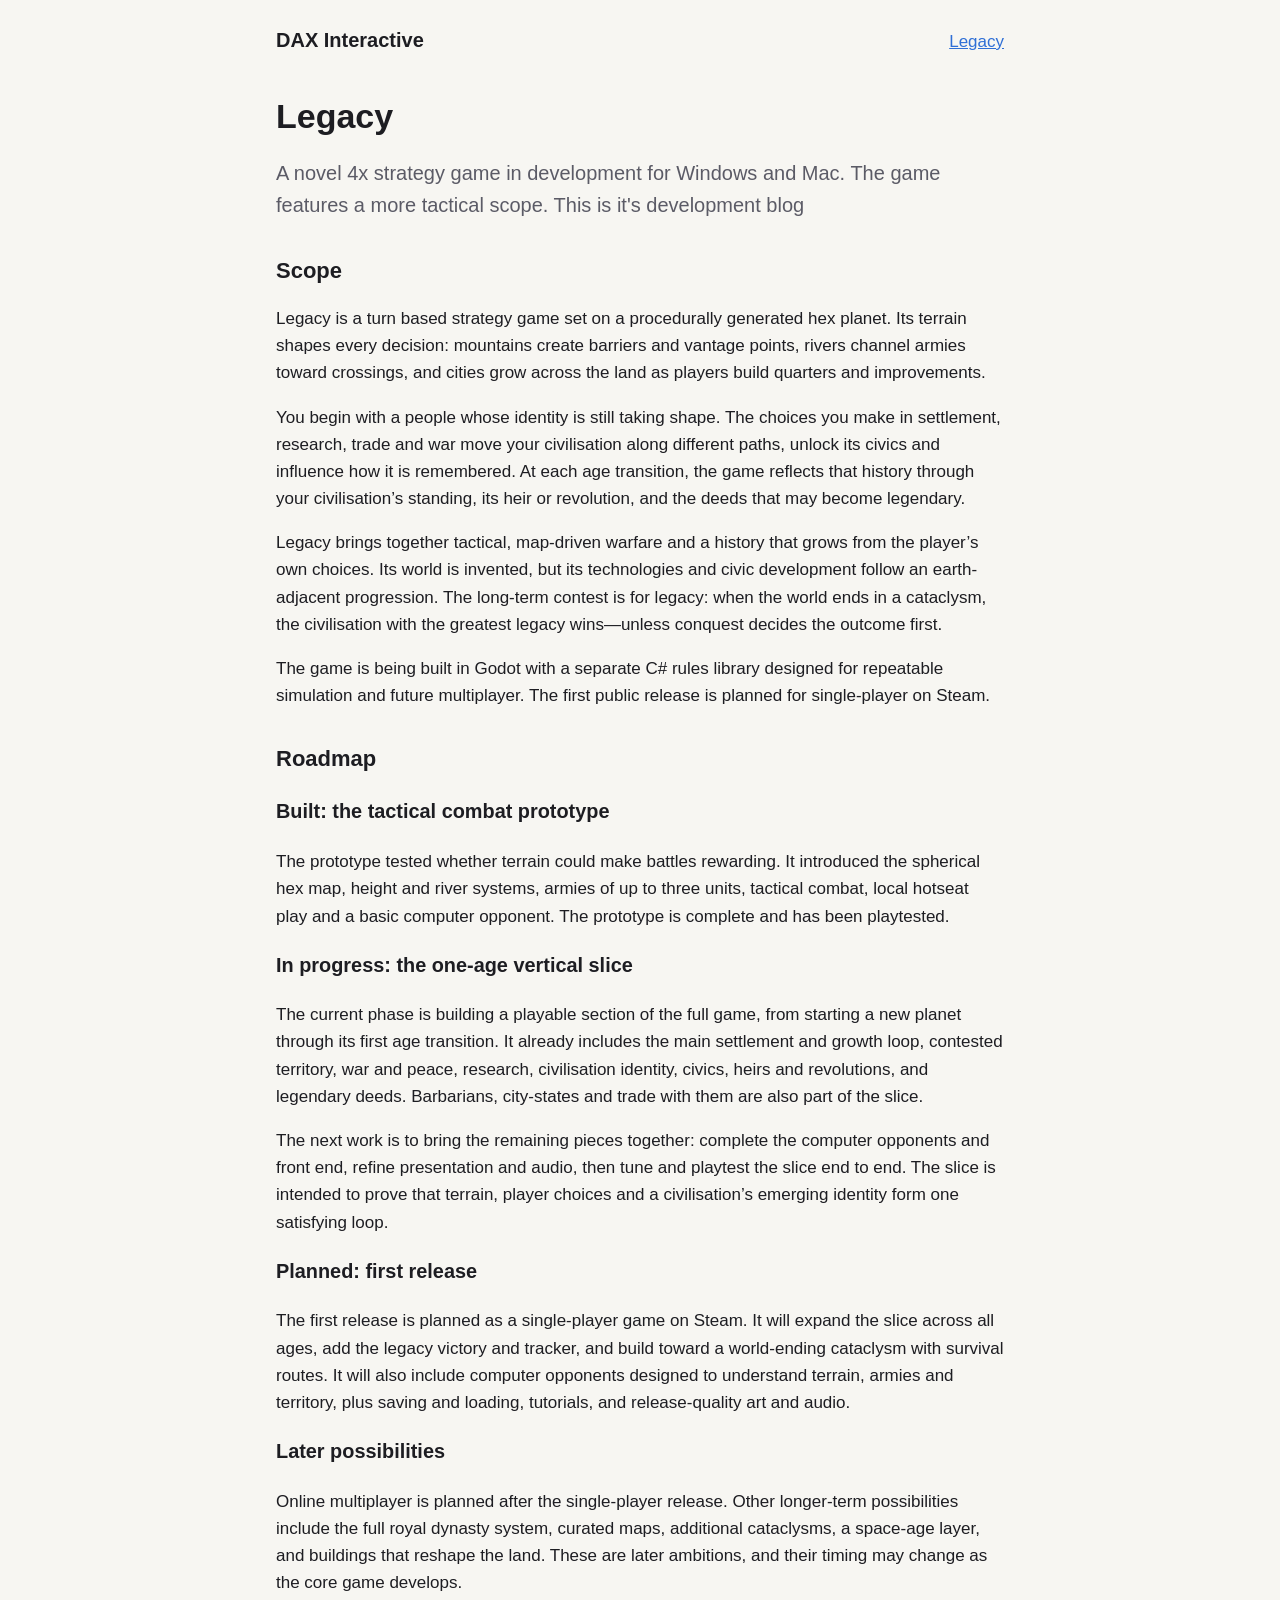
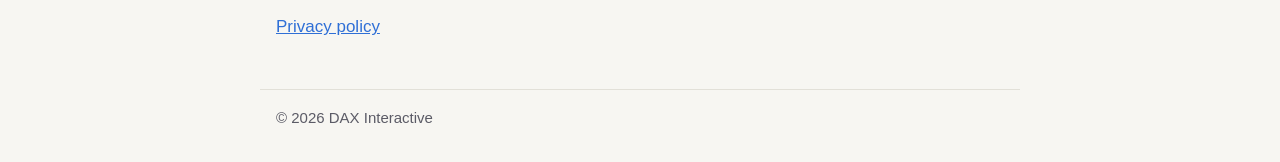
==== legacy/index.html @ 2a39cc0a "Creates Legacy development blog page" ====
<!doctype html>
<html lang="en-GB">
<head>
	<meta charset="utf-8">
	<meta name="viewport" content="width=device-width, initial-scale=1">
	<title>Legacy</title>
	<meta name="description" content="Legacy: A novel 4x strategy game.">
	<link rel="stylesheet" href="/style.css">
</head>
<body>
	<header>
		<a class="name" href="/">DAX Interactive</a>
		<nav><a href="/legacy/">Legacy</a></nav>
	</header>
	<main>
		<h1>Legacy</h1>
		<p class="lead">A novel 4x strategy game in development for Windows and Mac. The game features a more tactical scope. This is it's development blog</p>
			<h2>Scope</h2>
			<p>Legacy is a turn based strategy game set on a procedurally generated hex planet. Its terrain shapes every decision: mountains create barriers and vantage points, rivers channel armies toward crossings, and cities grow across the land as players build quarters and improvements.</p>
			<p>You begin with a people whose identity is still taking shape. The choices you make in settlement, research, trade and war move your civilisation along different paths, unlock its civics and influence how it is remembered. At each age transition, the game reflects that history through your civilisation’s standing, its heir or revolution, and the deeds that may become legendary.</p>
			<p>Legacy brings together tactical, map-driven warfare and a history that grows from the player’s own choices. Its world is invented, but its technologies and civic development follow an earth-adjacent progression. The long-term contest is for legacy: when the world ends in a cataclysm, the civilisation with the greatest legacy wins—unless conquest decides the outcome first.</p>
			<p>The game is being built in Godot with a separate C# rules library designed for repeatable simulation and future multiplayer. The first public release is planned for single-player on Steam.</p>

			<h2>Roadmap</h2>
				<h3>Built: the tactical combat prototype</h3>
				<p>The prototype tested whether terrain could make battles rewarding. It introduced the spherical hex map, height and river systems, armies of up to three units, tactical combat, local hotseat play and a basic computer opponent. The prototype is complete and has been playtested.</p>
				<h3>In progress: the one-age vertical slice</h3>
				<p>The current phase is building a playable section of the full game, from starting a new planet through its first age transition. It already includes the main settlement and growth loop, contested territory, war and peace, research, civilisation identity, civics, heirs and revolutions, and legendary deeds. Barbarians, city-states and trade with them are also part of the slice.</p>
				<p>The next work is to bring the remaining pieces together: complete the computer opponents and front end, refine presentation and audio, then tune and playtest the slice end to end. The slice is intended to prove that terrain, player choices and a civilisation’s emerging identity form one satisfying loop.</p>
				<h3>Planned: first release</h3>
				<p>The first release is planned as a single-player game on Steam. It will expand the slice across all ages, add the legacy victory and tracker, and build toward a world-ending cataclysm with survival routes. It will also include computer opponents designed to understand terrain, armies and territory, plus saving and loading, tutorials, and release-quality art and audio.</p>
				<h3>Later possibilities</h3>
				<p>Online multiplayer is planned after the single-player release. Other longer-term possibilities include the full royal dynasty system, curated maps, additional cataclysms, a space-age layer, and buildings that reshape the land. These are later ambitions, and their timing may change as the core game develops.</p>

		<p><a href="/stepquest/privacy/">Privacy policy</a></p>
	</main>
	<footer>© 2026 DAX Interactive</footer>
</body>
</html>
---- style.css ----
/* DAX Interactive: one small stylesheet for every page. Colours are set
   once here, with a dark version for phones and computers set to dark mode. */
:root {
	--background: #f7f6f2;
	--surface: #ffffff;
	--text: #1d1d22;
	--muted: #5b5b66;
	--accent: #2f6fd6;
	--border: #e2e0d8;
}

@media (prefers-color-scheme: dark) {
	:root {
		--background: #15161a;
		--surface: #1e2026;
		--text: #ececf0;
		--muted: #a4a4b0;
		--accent: #7aa7ff;
		--border: #30323a;
	}
}

* { box-sizing: border-box; }

body {
	margin: 0;
	background: var(--background);
	color: var(--text);
	font: 17px/1.6 -apple-system, BlinkMacSystemFont, "Segoe UI", Roboto, Helvetica, Arial, sans-serif;
}

header, main, footer {
	max-width: 760px;
	margin: 0 auto;
	padding: 0 16px;
}

header {
	display: flex;
	flex-wrap: wrap;
	gap: 8px 24px;
	align-items: baseline;
	justify-content: space-between;
	padding-top: 24px;
	padding-bottom: 8px;
}

header .name {
	font-weight: 700;
	font-size: 20px;
	color: var(--text);
	text-decoration: none;
}

nav a { margin-left: 16px; }
nav a:first-child { margin-left: 0; }

a { color: var(--accent); }

h1 { font-size: 34px; line-height: 1.2; margin: 32px 0 8px; }
h2 { font-size: 22px; margin: 32px 0 8px; }

.lead { font-size: 20px; color: var(--muted); }
.muted { color: var(--muted); }

.card {
	background: var(--surface);
	border: 1px solid var(--border);
	border-radius: 12px;
	padding: 16px 20px;
	margin: 16px 0;
}

table { width: 100%; border-collapse: collapse; margin: 8px 0 16px; }
th, td { text-align: left; vertical-align: top; padding: 8px; border-bottom: 1px solid var(--border); }
th { font-weight: 600; }

footer {
	margin-top: 48px;
	padding-top: 16px;
	padding-bottom: 32px;
	border-top: 1px solid var(--border);
	color: var(--muted);
	font-size: 15px;
}
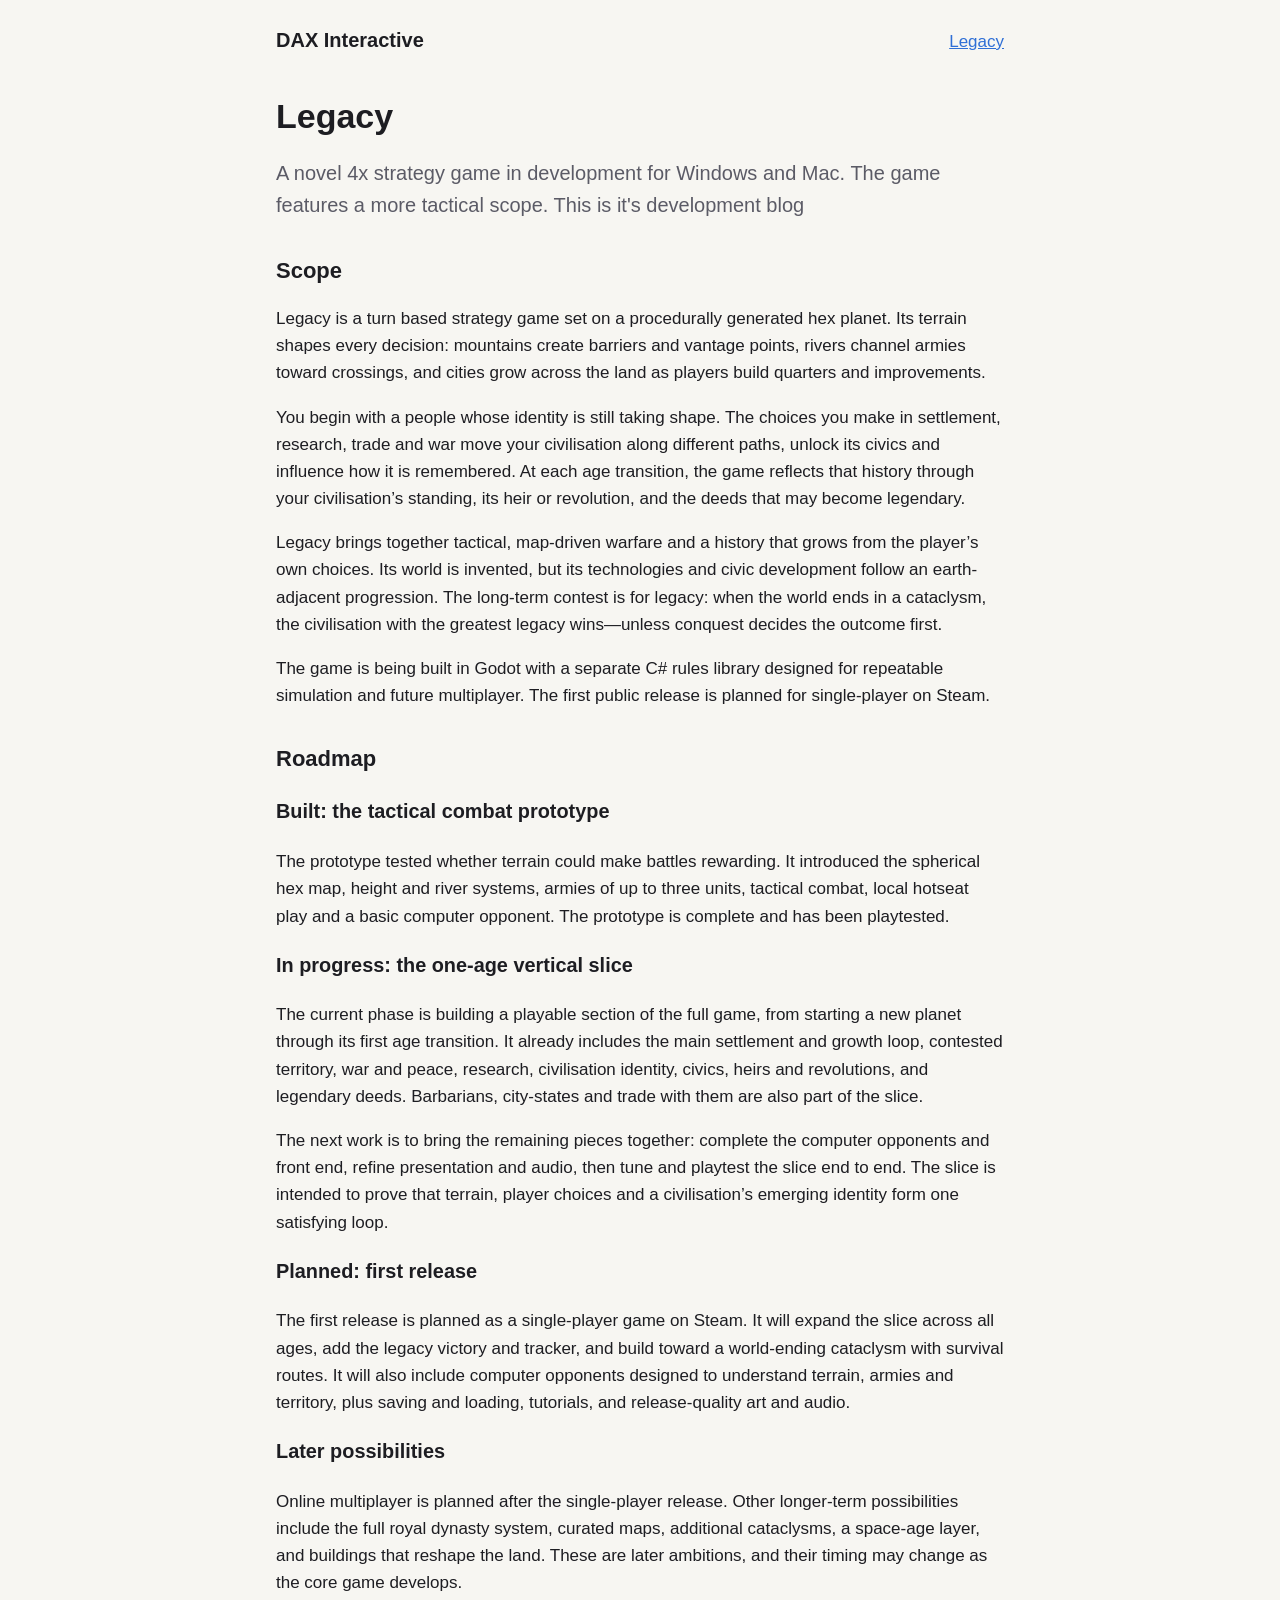
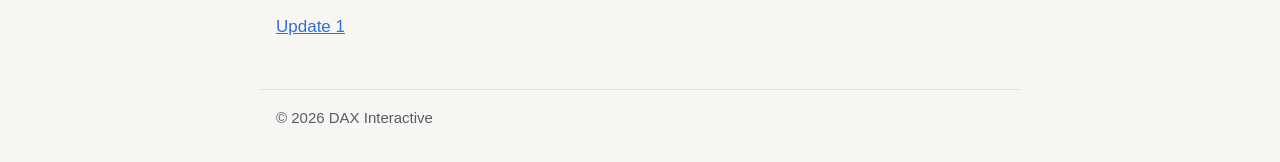
==== commit 146e8ec4: "FIX: Update 1 files" ====
--- a/legacy/index.html
+++ b/legacy/index.html
@@ -32,7 +32,7 @@
 				<h3>Later possibilities</h3>
 				<p>Online multiplayer is planned after the single-player release. Other longer-term possibilities include the full royal dynasty system, curated maps, additional cataclysms, a space-age layer, and buildings that reshape the land. These are later ambitions, and their timing may change as the core game develops.</p>
 
-		<p><a href="/stepquest/privacy/">Privacy policy</a></p>
+		<p><a href="/legacy/updates/02-10-26.html">Update 1</a></p>
 	</main>
 	<footer>© 2026 DAX Interactive</footer>
 </body>
